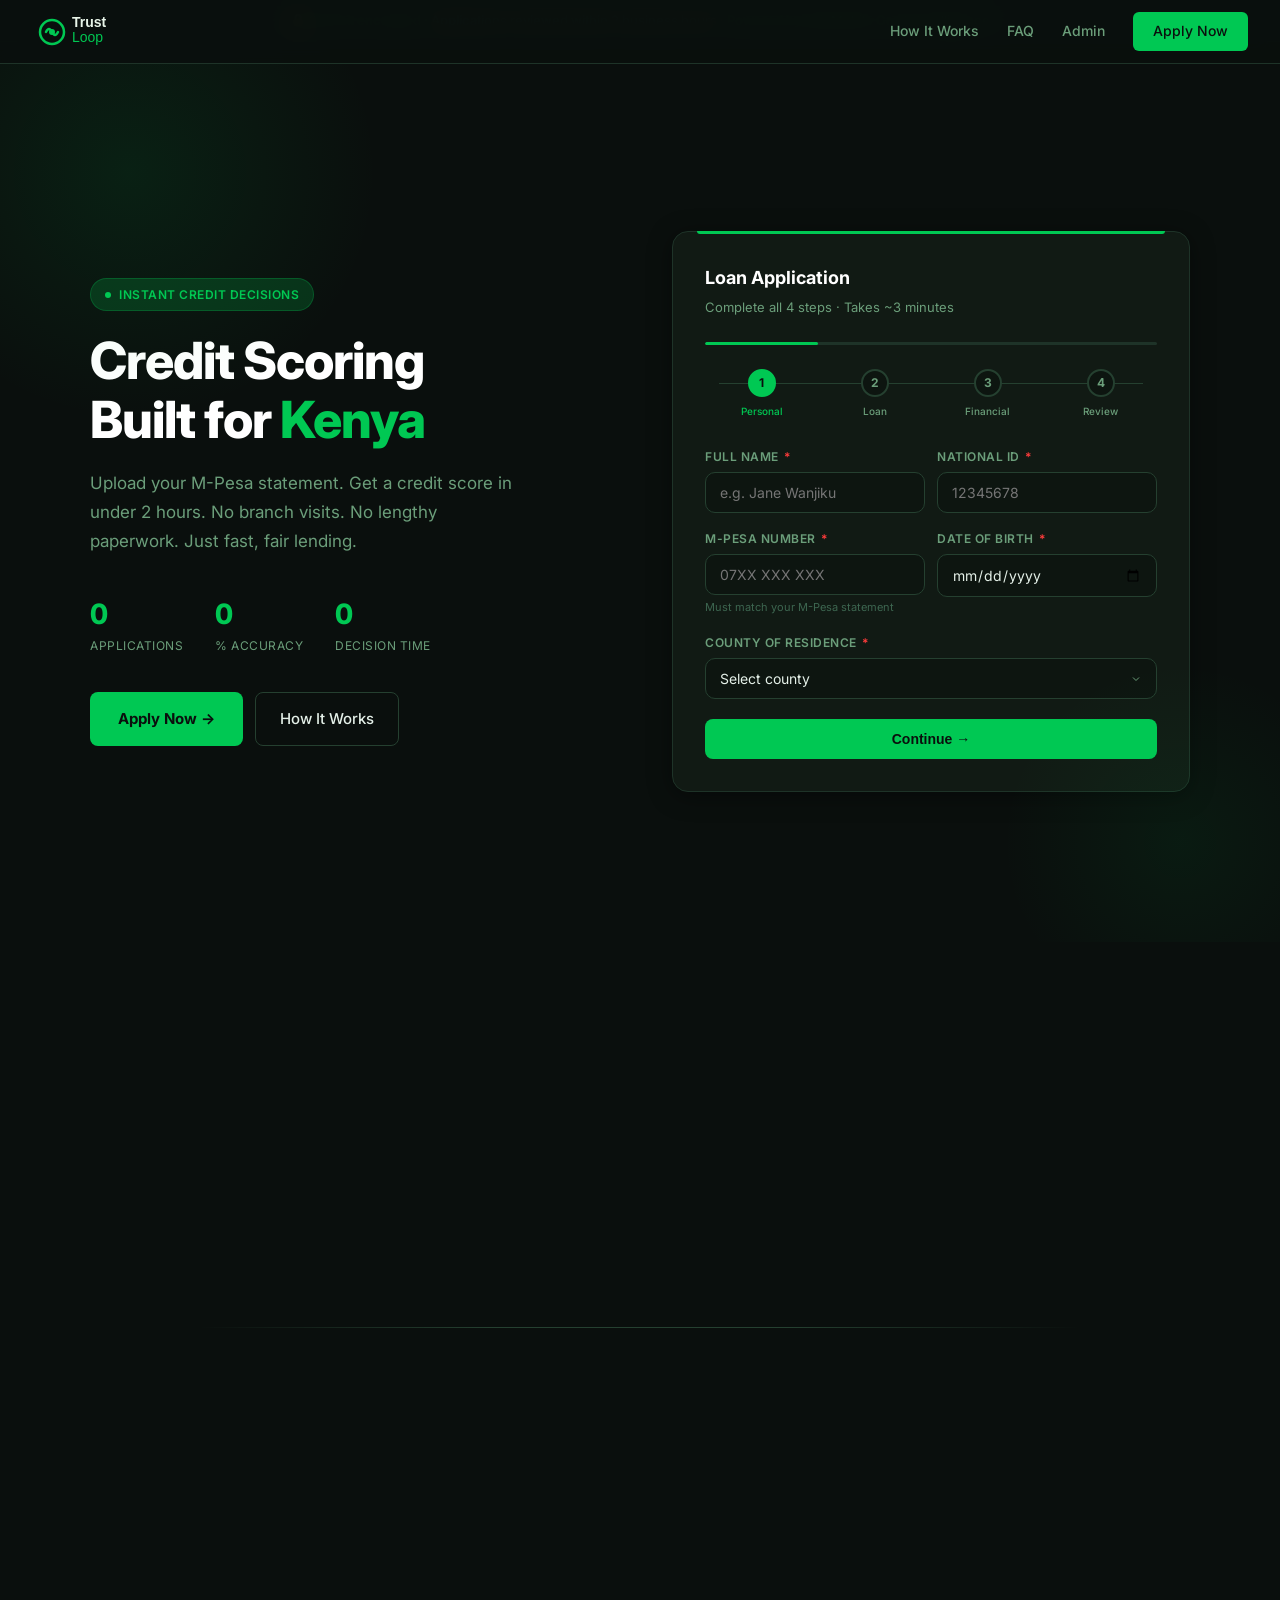
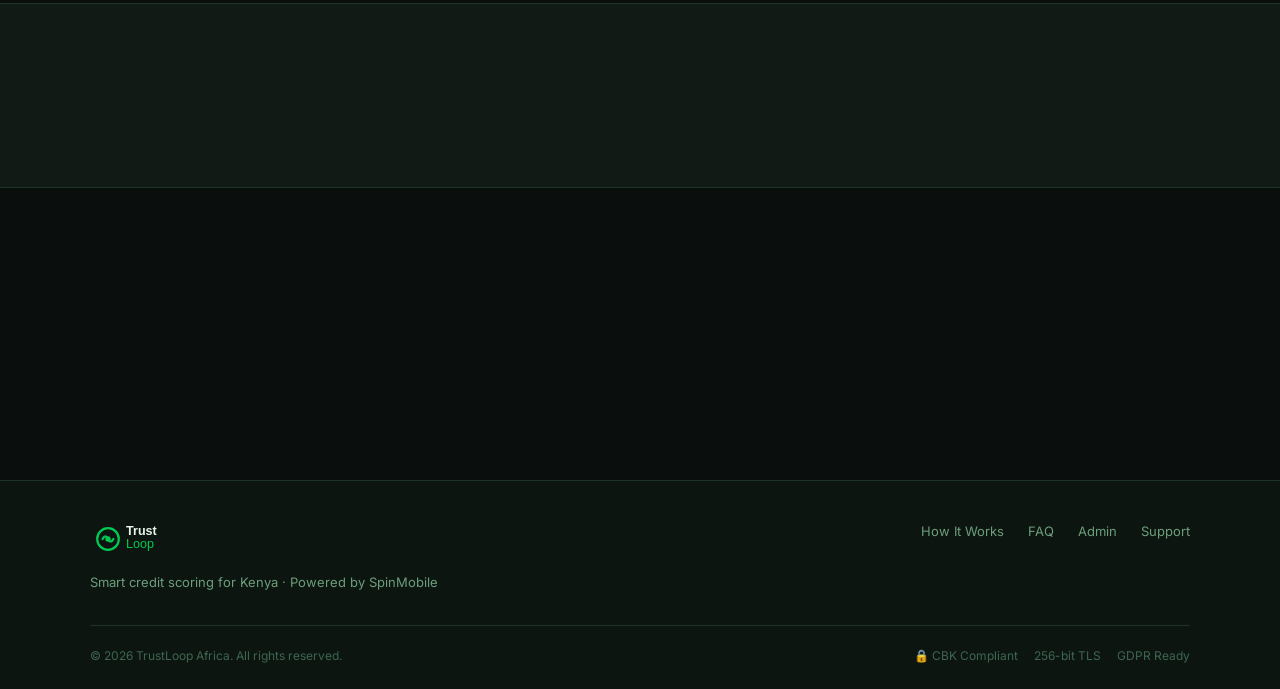
==== index.html @ 60023d6d "Initial TrustLoop Africa build — phases 1-5 - index.html: borrower intake form, 4-step wizard, M-Pes" ====
<!DOCTYPE html>
<html lang="en">
<head>
  <meta charset="UTF-8">
  <meta name="viewport" content="width=device-width, initial-scale=1.0">
  <meta name="description" content="TrustLoop — Kenya's fastest credit scoring platform. Apply for a loan in minutes using your M-Pesa statement. Instant SpinMobile credit analysis.">
  <title>TrustLoop — Smart Credit Scoring for Kenya</title>
  <link rel="stylesheet" href="assets/style.css">
  <link rel="preconnect" href="https://fonts.googleapis.com">
  <link rel="preconnect" href="https://fonts.gstatic.com" crossorigin>
  <link href="https://fonts.googleapis.com/css2?family=Inter:wght@300;400;500;600;700;800;900&display=swap" rel="stylesheet">
  <style>
    /* index.html only overrides */
    .form-progress-bar {
      height: 3px;
      background: var(--border);
      border-radius: 2px;
      margin-bottom: 24px;
      overflow: hidden;
    }
    .form-progress-fill {
      height: 100%;
      background: var(--primary);
      border-radius: 2px;
      transition: width .4s ease;
    }
    .required-star { color: var(--danger); margin-left: 2px; }
    .field-hint { font-size: 11px; color: var(--muted2); margin-top: 4px; }
    .loan-slider-wrap { padding: 4px 0; }
    .loan-display {
      font-size: 28px;
      font-weight: 900;
      color: var(--primary);
      text-align: center;
      margin: 8px 0 4px;
      font-variant-numeric: tabular-nums;
    }
    input[type=range] {
      width: 100%;
      accent-color: var(--primary);
      cursor: pointer;
    }
    .range-labels { display: flex; justify-content: space-between; font-size: 11px; color: var(--muted2); }
    .score-preview {
      background: var(--bg2);
      border: 1px solid var(--border2);
      border-radius: var(--radius);
      padding: 16px;
      margin-top: 16px;
      text-align: center;
    }
    .score-preview p { font-size: 12px; color: var(--muted); margin-bottom: 6px; }
    .score-badge {
      display: inline-block;
      background: var(--primary-glow);
      color: var(--primary);
      font-weight: 800;
      font-size: 22px;
      padding: 8px 20px;
      border-radius: 8px;
    }
    /* Checklist in step 4 */
    .review-list { list-style: none; }
    .review-list li {
      display: flex;
      justify-content: space-between;
      padding: 8px 0;
      border-bottom: 1px solid var(--border);
      font-size: 13px;
    }
    .review-list li:last-child { border-bottom: none; }
    .review-key { color: var(--muted); }
    .review-val { color: var(--text); font-weight: 600; text-align: right; max-width: 180px; overflow: hidden; text-overflow: ellipsis; white-space: nowrap; }
    .success-screen {
      text-align: center;
      padding: 20px 0;
      display: none;
    }
    .success-icon {
      width: 64px; height: 64px;
      background: var(--primary-glow);
      border: 2px solid var(--primary);
      border-radius: 50%;
      display: flex;
      align-items: center;
      justify-content: center;
      font-size: 28px;
      margin: 0 auto 16px;
      animation: pop .5s cubic-bezier(.34,1.56,.64,1);
    }
    @keyframes pop {
      from { transform: scale(0); opacity: 0; }
      to   { transform: scale(1); opacity: 1; }
    }
    .success-ref {
      display: inline-block;
      background: var(--bg2);
      border: 1px solid var(--border2);
      padding: 8px 20px;
      border-radius: 8px;
      font-family: 'Courier New', monospace;
      font-size: 18px;
      font-weight: 700;
      color: var(--primary);
      letter-spacing: 2px;
      margin: 12px 0 16px;
    }
    .upload-name-shown { color: var(--primary); font-size: 12px; margin-top: 6px; display: none; }
  </style>
</head>
<body>

<!-- Alert bar -->
<div class="alert-bar">
  🔒 256-bit encrypted · <span>Applications reviewed within 2 business hours · </span>Powered by SpinMobile Credit Intelligence
</div>

<!-- NAV -->
<nav class="nav">
  <div class="nav-logo">
    <a href="index.html"><img src="assets/logo.svg" alt="TrustLoop" height="40"></a>
  </div>
  <div class="nav-links">
    <a href="#how" class="hide-mob">How It Works</a>
    <a href="#faq" class="hide-mob">FAQ</a>
    <a href="dashboard.html" class="hide-mob">Admin</a>
    <a href="#apply" class="nav-cta">Apply Now</a>
  </div>
</nav>

<!-- HERO -->
<section class="hero" id="apply">
  <div class="hero-inner">
    <!-- Left: Copy -->
    <div class="hero-copy">
      <div class="hero-badge">
        <span class="dot"></span>
        Instant Credit Decisions
      </div>
      <h1>
        Credit Scoring<br>
        Built for <span>Kenya</span>
      </h1>
      <p class="hero-sub">
        Upload your M-Pesa statement. Get a credit score in under 2 hours.
        No branch visits. No lengthy paperwork. Just fast, fair lending.
      </p>
      <div class="hero-stats">
        <div class="stat-item">
          <span class="stat-num" data-count="2400">0</span>
          <span class="stat-label">Applications</span>
        </div>
        <div class="stat-item">
          <span class="stat-num" data-count="94">0</span>
          <span class="stat-label">% Accuracy</span>
        </div>
        <div class="stat-item">
          <span class="stat-num" data-suffix="hrs" data-count="2">0</span>
          <span class="stat-label">Decision Time</span>
        </div>
      </div>
      <div class="hero-cta">
        <a href="#apply-form" class="btn-primary">
          Apply Now →
        </a>
        <a href="#how" class="btn-ghost">
          How It Works
        </a>
      </div>
    </div>

    <!-- Right: Application Form -->
    <div class="form-card" id="apply-form">
      <div class="form-title">Loan Application</div>
      <div class="form-sub">Complete all 4 steps · Takes ~3 minutes</div>

      <!-- Progress bar -->
      <div class="form-progress-bar">
        <div class="form-progress-fill" id="progressFill" style="width:25%"></div>
      </div>

      <!-- Steps indicator -->
      <div class="steps">
        <div class="step active" id="ind-1">
          <div class="step-num">1</div>
          <div class="step-label">Personal</div>
        </div>
        <div class="step" id="ind-2">
          <div class="step-num">2</div>
          <div class="step-label">Loan</div>
        </div>
        <div class="step" id="ind-3">
          <div class="step-num">3</div>
          <div class="step-label">Financial</div>
        </div>
        <div class="step" id="ind-4">
          <div class="step-num">4</div>
          <div class="step-label">Review</div>
        </div>
      </div>

      <form id="loanForm" novalidate>

        <!-- STEP 1: Personal Details -->
        <div class="form-step active" id="step-1">
          <div class="form-row">
            <div class="form-group">
              <label>Full Name <span class="required-star">*</span></label>
              <input type="text" id="fullName" placeholder="e.g. Jane Wanjiku" autocomplete="name" required>
            </div>
            <div class="form-group">
              <label>National ID <span class="required-star">*</span></label>
              <input type="text" id="nationalId" placeholder="12345678" maxlength="8" required>
            </div>
          </div>
          <div class="form-row">
            <div class="form-group">
              <label>M-Pesa Number <span class="required-star">*</span></label>
              <input type="tel" id="mpesaPhone" placeholder="07XX XXX XXX" required>
              <div class="field-hint">Must match your M-Pesa statement</div>
            </div>
            <div class="form-group">
              <label>Date of Birth <span class="required-star">*</span></label>
              <input type="date" id="dob" required>
            </div>
          </div>
          <div class="form-group">
            <label>County of Residence <span class="required-star">*</span></label>
            <select id="county" required>
              <option value="" disabled selected>Select county</option>
              <option>Nairobi</option><option>Mombasa</option><option>Kisumu</option>
              <option>Nakuru</option><option>Eldoret</option><option>Machakos</option>
              <option>Nyeri</option><option>Thika</option><option>Other</option>
            </select>
          </div>
          <div class="form-nav">
            <button type="button" class="btn-next" onclick="goStep(2)">Continue →</button>
          </div>
        </div>

        <!-- STEP 2: Loan Details -->
        <div class="form-step" id="step-2">
          <div class="form-group">
            <label>Loan Amount (KES) <span class="required-star">*</span></label>
            <div class="loan-slider-wrap">
              <div class="loan-display" id="loanDisplay">KES 50,000</div>
              <input type="range" id="loanAmount" min="5000" max="500000" step="5000" value="50000" oninput="updateLoan(this.value)">
              <div class="range-labels"><span>KES 5K</span><span>KES 500K</span></div>
            </div>
          </div>
          <div class="form-row">
            <div class="form-group">
              <label>Loan Purpose <span class="required-star">*</span></label>
              <select id="loanPurpose" required>
                <option value="" disabled selected>Select purpose</option>
                <option>Business Capital</option>
                <option>School Fees</option>
                <option>Medical</option>
                <option>Asset Purchase</option>
                <option>Home Improvement</option>
                <option>Other</option>
              </select>
            </div>
            <div class="form-group">
              <label>Repayment Period <span class="required-star">*</span></label>
              <select id="tenure" required>
                <option value="" disabled selected>Select period</option>
                <option>1 Month</option>
                <option>3 Months</option>
                <option>6 Months</option>
                <option>12 Months</option>
                <option>18 Months</option>
                <option>24 Months</option>
              </select>
            </div>
          </div>
          <div class="score-preview">
            <p>Estimated monthly repayment</p>
            <div class="score-badge" id="monthlyEst">KES 4,583</div>
            <div class="field-hint" style="margin-top:8px">at 11% p.a. (illustrative only)</div>
          </div>
          <div class="form-nav">
            <button type="button" class="btn-back" onclick="goStep(1)">← Back</button>
            <button type="button" class="btn-next" onclick="goStep(3)">Continue →</button>
          </div>
        </div>

        <!-- STEP 3: Financial Info + M-Pesa Upload -->
        <div class="form-step" id="step-3">
          <div class="form-row">
            <div class="form-group">
              <label>Employment Status <span class="required-star">*</span></label>
              <select id="employment" required>
                <option value="" disabled selected>Select status</option>
                <option>Employed (Formal)</option>
                <option>Self-Employed</option>
                <option>Casual Worker</option>
                <option>Farmer</option>
                <option>Student</option>
                <option>Other</option>
              </select>
            </div>
            <div class="form-group">
              <label>Monthly Income (KES) <span class="required-star">*</span></label>
              <input type="number" id="monthlyIncome" placeholder="e.g. 45000" min="0" required>
            </div>
          </div>
          <div class="form-group">
            <label>Employer / Business Name</label>
            <input type="text" id="employer" placeholder="e.g. Safaricom PLC or Jane's Shop">
          </div>
          <div class="form-group">
            <label>M-Pesa Statement (PDF) <span class="required-star">*</span></label>
            <div class="upload-zone" id="uploadZone" onclick="document.getElementById('mpesaFile').click()">
              <input type="file" id="mpesaFile" accept=".pdf" onchange="handleFile(this)">
              <div class="upload-icon">📄</div>
              <div class="upload-text"><strong>Click to upload</strong> or drag & drop</div>
              <div class="upload-accepted">PDF only · max 10MB · last 3 months</div>
              <div class="upload-filename" id="uploadedName"></div>
            </div>
            <div class="field-hint">Download from M-Pesa app → Statements → PDF</div>
          </div>
          <div class="form-nav">
            <button type="button" class="btn-back" onclick="goStep(2)">← Back</button>
            <button type="button" class="btn-next" onclick="goStep(4)">Review →</button>
          </div>
        </div>

        <!-- STEP 4: Review & Submit -->
        <div class="form-step" id="step-4">
          <div style="margin-bottom:16px;">
            <div class="form-sub" style="margin-bottom:12px;">Please confirm your details before submitting.</div>
            <ul class="review-list" id="reviewList">
              <!-- Populated by JS -->
            </ul>
          </div>
          <div class="consent-row">
            <input type="checkbox" id="consent1" required>
            <label for="consent1">I confirm that all information provided is accurate and I authorise TrustLoop to analyse my M-Pesa transaction data for credit assessment purposes.</label>
          </div>
          <div class="consent-row">
            <input type="checkbox" id="consent2" required>
            <label for="consent2">I agree to the <a href="#" target="_blank" rel="noopener">Terms & Conditions</a> and <a href="#" target="_blank" rel="noopener">Privacy Policy</a>.</label>
          </div>
          <div class="form-nav">
            <button type="button" class="btn-back" onclick="goStep(3)">← Back</button>
            <button type="submit" class="btn-submit" id="submitBtn">Submit Application</button>
          </div>
        </div>

        <!-- Success -->
        <div class="success-screen" id="successScreen">
          <div class="success-icon">✓</div>
          <div class="form-title">Application Received!</div>
          <div class="form-sub" style="margin-bottom:8px;">Your reference number</div>
          <div class="success-ref" id="refNumber">TL-000000</div>
          <div class="form-sub">We'll send your credit score to your M-Pesa number within <strong style="color:var(--text)">2 business hours</strong>.</div>
          <br>
          <a href="score.html" class="btn-primary" style="display:inline-flex;margin:0 auto;">View Score Page</a>
        </div>

      </form>
    </div>
  </div>
</section>

<!-- HOW IT WORKS -->
<section class="section" id="how">
  <div class="section-inner">
    <div class="section-label fade-up">Simple 4-Step Process</div>
    <h2 class="section-title fade-up">From Application to<br>Decision in Hours</h2>
    <p class="section-sub fade-up">No banks. No queues. No guesswork. Our SpinMobile-powered engine reads your M-Pesa history and returns a verified credit score.</p>

    <div class="steps-grid">
      <div class="step-card fade-up">
        <div class="step-n">01</div>
        <div class="step-icon-wrap">📝</div>
        <h3>Fill the Form</h3>
        <p>Enter your personal details and desired loan amount. Takes under 3 minutes.</p>
      </div>
      <div class="step-card fade-up">
        <div class="step-n">02</div>
        <div class="step-icon-wrap">📱</div>
        <h3>Upload Statement</h3>
        <p>Attach your M-Pesa PDF statement from the last 3 months. Securely encrypted.</p>
      </div>
      <div class="step-card fade-up">
        <div class="step-n">03</div>
        <div class="step-icon-wrap">🧠</div>
        <h3>AI Analysis</h3>
        <p>SpinMobile's engine parses transactions and computes your credit behaviour score.</p>
      </div>
      <div class="step-card fade-up">
        <div class="step-n">04</div>
        <div class="step-icon-wrap">✅</div>
        <h3>Get Decision</h3>
        <p>Receive your score and loan decision via SMS and email within 2 business hours.</p>
      </div>
    </div>
  </div>
</section>

<!-- METRICS -->
<div class="metrics">
  <div class="metrics-inner">
    <div class="fade-up">
      <div class="metric-num">2,400+</div>
      <div class="metric-label">Applications Processed</div>
    </div>
    <div class="fade-up">
      <div class="metric-num">94%</div>
      <div class="metric-label">Scoring Accuracy</div>
    </div>
    <div class="fade-up">
      <div class="metric-num">&lt;2hrs</div>
      <div class="metric-label">Average Decision Time</div>
    </div>
    <div class="fade-up">
      <div class="metric-num">256-bit</div>
      <div class="metric-label">Data Encryption</div>
    </div>
  </div>
</div>

<!-- FAQ -->
<section class="section" id="faq">
  <div class="section-inner" style="max-width:720px;">
    <div class="section-label fade-up">Frequently Asked Questions</div>
    <h2 class="section-title fade-up">Got Questions?</h2>

    <div id="faqList" style="margin-top:40px;">
      <!-- Rendered by JS -->
    </div>
  </div>
</section>

<!-- FOOTER -->
<footer class="footer">
  <div class="footer-inner">
    <div class="footer-top">
      <div>
        <img src="assets/logo.svg" alt="TrustLoop" height="36">
        <div class="footer-tagline">Smart credit scoring for Kenya · Powered by SpinMobile</div>
      </div>
      <div class="footer-links">
        <a href="#how">How It Works</a>
        <a href="#faq">FAQ</a>
        <a href="dashboard.html">Admin</a>
        <a href="mailto:support@trustloop.co">Support</a>
      </div>
    </div>
    <div class="footer-bottom">
      <span>© 2026 TrustLoop Africa. All rights reserved.</span>
      <div class="footer-compliance">
        <span>🔒 CBK Compliant</span>
        <span>256-bit TLS</span>
        <span>GDPR Ready</span>
      </div>
    </div>
  </div>
</footer>

<!-- Toast -->
<div class="toast" id="toast">
  <span class="toast-icon">⚠</span>
  <span id="toastMsg">Please complete all required fields.</span>
</div>

<script>
// ── Intersection Observer (NEVER GSAP for reveals) ──
const io = new IntersectionObserver((entries) => {
  entries.forEach(e => { if (e.isIntersecting) e.target.classList.add('visible'); });
}, { threshold: 0.15 });
document.querySelectorAll('.fade-up').forEach(el => io.observe(el));

// 1500ms failsafe — mandatory per skill
setTimeout(() => {
  document.querySelectorAll('.fade-up').forEach(el => el.classList.add('visible'));
}, 1500);

// ── Counter animation ──
function animateCount(el, target, suffix = '') {
  let start = 0;
  const dur = 1800;
  const step = 16;
  const inc = target / (dur / step);
  const tick = () => {
    start = Math.min(start + inc, target);
    el.textContent = Math.floor(start).toLocaleString() + suffix;
    if (start < target) requestAnimationFrame(tick);
  };
  requestAnimationFrame(tick);
}
const countEls = document.querySelectorAll('[data-count]');
const cio = new IntersectionObserver(entries => {
  entries.forEach(e => {
    if (e.isIntersecting) {
      const el = e.target;
      animateCount(el, +el.dataset.count, el.dataset.suffix || '');
      cio.unobserve(el);
    }
  });
}, { threshold: 0.5 });
countEls.forEach(el => cio.observe(el));

// ── Multi-step form ──
let currentStep = 1;
const totalSteps = 4;

function goStep(n) {
  if (n > currentStep && !validateStep(currentStep)) return;
  document.getElementById('step-' + currentStep).classList.remove('active');
  document.getElementById('ind-' + currentStep).classList.remove('active');
  if (n > currentStep) document.getElementById('ind-' + currentStep).classList.add('done');

  currentStep = n;
  document.getElementById('step-' + currentStep).classList.add('active');
  document.getElementById('ind-' + currentStep).classList.add('active');
  document.getElementById('progressFill').style.width = ((n / totalSteps) * 100) + '%';

  if (n === 4) populateReview();
  document.getElementById('apply-form').scrollIntoView({ behavior: 'smooth', block: 'center' });
}

function validateStep(n) {
  const step = document.getElementById('step-' + n);
  const required = step.querySelectorAll('[required]');
  for (const el of required) {
    if (!el.value || el.value === '') {
      showToast('Please complete all required fields.');
      el.focus();
      return false;
    }
  }
  if (n === 3) {
    const file = document.getElementById('mpesaFile').files[0];
    if (!file) { showToast('Please upload your M-Pesa PDF statement.'); return false; }
  }
  return true;
}

// ── Loan slider ──
function updateLoan(val) {
  const v = parseInt(val);
  document.getElementById('loanDisplay').textContent = 'KES ' + v.toLocaleString();
  const months = { '1 Month':1,'3 Months':3,'6 Months':6,'12 Months':12,'18 Months':18,'24 Months':24 };
  const tenure = document.getElementById('tenure').value;
  const m = months[tenure] || 12;
  const rate = 0.11 / 12;
  const payment = m === 1 ? v * 1.11 : v * rate * Math.pow(1+rate,m) / (Math.pow(1+rate,m)-1);
  document.getElementById('monthlyEst').textContent = 'KES ' + Math.round(payment).toLocaleString();
}
document.getElementById('tenure').addEventListener('change', () => updateLoan(document.getElementById('loanAmount').value));

// ── File upload ──
function handleFile(input) {
  const file = input.files[0];
  if (!file) return;
  if (file.size > 10 * 1024 * 1024) { showToast('File too large. Max 10MB.'); input.value = ''; return; }
  const nameEl = document.getElementById('uploadedName');
  nameEl.textContent = '✓ ' + file.name;
  nameEl.style.display = 'block';
  document.getElementById('uploadZone').style.borderColor = 'var(--primary)';
}

// Drag & drop
const zone = document.getElementById('uploadZone');
zone.addEventListener('dragover', e => { e.preventDefault(); zone.style.borderColor='var(--primary)'; });
zone.addEventListener('dragleave', () => zone.style.borderColor='');
zone.addEventListener('drop', e => {
  e.preventDefault();
  const dt = e.dataTransfer;
  if (dt.files.length) {
    document.getElementById('mpesaFile').files = dt.files;
    handleFile(document.getElementById('mpesaFile'));
  }
});

// ── Review populate ──
function populateReview() {
  const data = [
    ['Full Name', document.getElementById('fullName').value],
    ['National ID', document.getElementById('nationalId').value],
    ['M-Pesa Number', document.getElementById('mpesaPhone').value],
    ['County', document.getElementById('county').value],
    ['Loan Amount', 'KES ' + parseInt(document.getElementById('loanAmount').value).toLocaleString()],
    ['Purpose', document.getElementById('loanPurpose').value],
    ['Tenure', document.getElementById('tenure').value],
    ['Employment', document.getElementById('employment').value],
    ['Monthly Income', 'KES ' + parseInt(document.getElementById('monthlyIncome').value || 0).toLocaleString()],
    ['M-Pesa PDF', document.getElementById('mpesaFile').files[0]?.name || '—'],
  ];
  const list = document.getElementById('reviewList');
  list.innerHTML = data.map(([k,v]) =>
    `<li><span class="review-key">${k}</span><span class="review-val">${v}</span></li>`
  ).join('');
}

// ── API base (Flask on DigitalOcean) ──
const API_BASE = 'http://170.64.176.246/api';

// ── Form submit ──
document.getElementById('loanForm').addEventListener('submit', async function(e) {
  e.preventDefault();
  if (!document.getElementById('consent1').checked || !document.getElementById('consent2').checked) {
    showToast('Please accept both consent checkboxes.'); return;
  }
  const btn = document.getElementById('submitBtn');
  btn.textContent = 'Submitting\u2026';
  btn.disabled = true;

  const formData = new FormData();
  const fields = {
    full_name:      document.getElementById('fullName').value,
    national_id:    document.getElementById('nationalId').value,
    phone:          document.getElementById('mpesaPhone').value,
    dob:            document.getElementById('dob').value,
    county:         document.getElementById('county').value,
    loan_amount:    document.getElementById('loanAmount').value,
    loan_purpose:   document.getElementById('loanPurpose').value,
    tenure:         document.getElementById('tenure').value,
    employment:     document.getElementById('employment').value,
    monthly_income: document.getElementById('monthlyIncome').value || '0',
    employer:       document.getElementById('employer').value,
  };
  for (const [k, v] of Object.entries(fields)) formData.append(k, v);
  const pdfFile = document.getElementById('mpesaFile').files[0];
  if (pdfFile) formData.append('mpesaFile', pdfFile);

  try {
    const res  = await fetch(`${API_BASE}/apply`, { method: 'POST', body: formData });
    const data = await res.json();
    if (!res.ok) { showToast(data.error || 'Submission failed. Please try again.'); btn.textContent = 'Submit Application'; btn.disabled = false; return; }
    const ref = data.ref;
    sessionStorage.setItem('tl_ref',    ref);
    sessionStorage.setItem('tl_name',   fields.full_name);
    sessionStorage.setItem('tl_amount', fields.loan_amount);
    document.getElementById('refNumber').textContent = ref;
    document.querySelector('.form-progress-fill').style.width = '100%';
    document.getElementById('step-4').classList.remove('active');
    document.getElementById('successScreen').style.display = 'block';
    document.getElementById('ind-4').classList.add('done');
  } catch (err) {
    showToast('Network error — please check your connection.');
    btn.textContent = 'Submit Application';
    btn.disabled = false;
  }
});

// ── Toast ──
function showToast(msg) {
  const t = document.getElementById('toast');
  document.getElementById('toastMsg').textContent = msg;
  t.classList.add('show');
  setTimeout(() => t.classList.remove('show'), 4000);
}

// ── FAQ ──
const faqs = [
  { q: 'What is M-Pesa statement and how do I get it?', a: 'Open your M-Pesa app → Go to "Statements" → Download PDF for the last 3 months. It's free and instant.' },
  { q: 'Is my financial data secure?', a: 'Yes. All data is encrypted with 256-bit TLS. Your M-Pesa PDF is processed by SpinMobile's accredited servers and never stored unencrypted.' },
  { q: 'How quickly will I get a decision?', a: 'Most applications receive a score within 2 business hours. You\'ll receive an SMS notification once ready.' },
  { q: 'What credit score do I need to qualify?', a: 'TrustLoop works with all credit profiles. Our lenders cover a range of risk appetites. A score above 600 improves your chances significantly.' },
  { q: 'Are there any application fees?', a: 'None. Applying is completely free. Fees only apply if you accept a loan offer, and they are clearly disclosed upfront.' },
  { q: 'Can I apply if I\'m self-employed?', a: 'Absolutely. Self-employed applicants often have strong M-Pesa histories that demonstrate consistent income — our model is built for Kenya\'s informal economy.' },
];

const faqContainer = document.getElementById('faqList');
faqContainer.innerHTML = faqs.map((f, i) => `
  <div class="fade-up" style="border-bottom:1px solid var(--border);margin-bottom:0;">
    <button onclick="toggleFaq(${i})" style="width:100%;background:none;border:none;color:var(--text);text-align:left;padding:18px 0;font-size:15px;font-weight:600;cursor:pointer;display:flex;justify-content:space-between;align-items:center;gap:16px;font-family:inherit;">
      ${f.q}
      <span id="faq-icon-${i}" style="color:var(--primary);font-size:20px;flex-shrink:0;transition:transform .3s;">+</span>
    </button>
    <div id="faq-body-${i}" style="display:none;padding:0 0 18px;color:var(--muted);font-size:14px;line-height:1.7;">${f.a}</div>
  </div>
`).join('');

let openFaq = null;
function toggleFaq(i) {
  if (openFaq !== null && openFaq !== i) {
    document.getElementById('faq-body-' + openFaq).style.display = 'none';
    document.getElementById('faq-icon-' + openFaq).textContent = '+';
    document.getElementById('faq-icon-' + openFaq).style.transform = '';
  }
  const body = document.getElementById('faq-body-' + i);
  const icon = document.getElementById('faq-icon-' + i);
  const isOpen = body.style.display === 'block';
  body.style.display = isOpen ? 'none' : 'block';
  icon.textContent = isOpen ? '+' : '−';
  icon.style.transform = isOpen ? '' : 'rotate(45deg)';
  openFaq = isOpen ? null : i;
}
</script>
</body>
</html>
---- assets/style.css ----
:root {
  --bg:          #0a0f0d;
  --bg2:         #0d1510;
  --surface:     #111a14;
  --surface2:    #162019;
  --border:      #1e3328;
  --border2:     #254030;
  --primary:     #00c853;
  --primary-dk:  #00a544;
  --primary-glow:#00c85330;
  --danger:      #ff3b3b;
  --warn:        #ffab00;
  --text:        #e4f0e8;
  --muted:       #6b9e7a;
  --muted2:      #3d6650;
  --white:       #ffffff;
  --radius:      10px;
  --radius-lg:   16px;
  --shadow:      0 4px 24px #00000066;
}

*, *::before, *::after { box-sizing: border-box; margin: 0; padding: 0; }

html { scroll-behavior: smooth; }

body {
  background: var(--bg);
  color: var(--text);
  font-family: 'Inter', -apple-system, BlinkMacSystemFont, sans-serif;
  font-size: 15px;
  line-height: 1.6;
  -webkit-font-smoothing: antialiased;
}

a { color: var(--primary); text-decoration: none; }
a:hover { text-decoration: underline; }

/* ── Scroll Reveals ── */
.fade-up {
  opacity: 0;
  transform: translateY(28px);
  transition: opacity 0.6s ease, transform 0.6s ease;
}
.fade-up.visible {
  opacity: 1;
  transform: translateY(0);
}

/* ── NAV ── */
.nav {
  position: fixed;
  top: 0; left: 0; right: 0;
  z-index: 100;
  display: flex;
  align-items: center;
  justify-content: space-between;
  padding: 0 32px;
  height: 64px;
  background: #0a0f0dee;
  backdrop-filter: blur(12px);
  border-bottom: 1px solid var(--border);
}
.nav-logo img { height: 40px; display: block; }
.nav-links { display: flex; gap: 28px; align-items: center; }
.nav-links a { color: var(--muted); font-size: 14px; font-weight: 500; transition: color .2s; }
.nav-links a:hover { color: var(--primary); text-decoration: none; }
.nav-cta {
  background: var(--primary);
  color: #0a0f0d !important;
  padding: 8px 20px;
  border-radius: 6px;
  font-weight: 700;
  font-size: 14px;
  transition: background .2s, transform .15s;
}
.nav-cta:hover { background: var(--primary-dk); transform: translateY(-1px); text-decoration: none !important; }

/* ── HERO ── */
.hero {
  min-height: 100vh;
  display: flex;
  align-items: center;
  padding: 120px 32px 80px;
  position: relative;
  overflow: hidden;
}
.hero::before {
  content: '';
  position: absolute;
  top: -120px; left: -120px;
  width: 500px; height: 500px;
  background: radial-gradient(circle, #00c85318 0%, transparent 70%);
  pointer-events: none;
}
.hero::after {
  content: '';
  position: absolute;
  bottom: -80px; right: -80px;
  width: 360px; height: 360px;
  background: radial-gradient(circle, #00c85310 0%, transparent 70%);
  pointer-events: none;
}
.hero-inner {
  max-width: 1100px;
  margin: 0 auto;
  width: 100%;
  display: grid;
  grid-template-columns: 1fr 1fr;
  gap: 64px;
  align-items: center;
}
.hero-badge {
  display: inline-flex;
  align-items: center;
  gap: 8px;
  background: var(--primary-glow);
  border: 1px solid #00c85340;
  padding: 6px 14px;
  border-radius: 100px;
  font-size: 12px;
  font-weight: 600;
  color: var(--primary);
  letter-spacing: .5px;
  text-transform: uppercase;
  margin-bottom: 20px;
}
.hero-badge .dot {
  width: 6px; height: 6px;
  background: var(--primary);
  border-radius: 50%;
  animation: pulse 2s ease-in-out infinite;
}
@keyframes pulse {
  0%, 100% { opacity: 1; transform: scale(1); }
  50% { opacity: .4; transform: scale(.7); }
}
.hero h1 {
  font-size: clamp(2rem, 4vw, 3.2rem);
  font-weight: 800;
  line-height: 1.15;
  letter-spacing: -.02em;
  color: var(--white);
  margin-bottom: 20px;
}
.hero h1 span { color: var(--primary); }
.hero-sub {
  color: var(--muted);
  font-size: 17px;
  line-height: 1.7;
  margin-bottom: 36px;
  max-width: 440px;
}
.hero-stats {
  display: flex;
  gap: 32px;
  margin-bottom: 36px;
}
.stat-item { display: flex; flex-direction: column; }
.stat-num {
  font-size: 28px;
  font-weight: 800;
  color: var(--primary);
  font-variant-numeric: tabular-nums;
}
.stat-label { font-size: 12px; color: var(--muted); text-transform: uppercase; letter-spacing: .5px; }
.hero-cta { display: flex; gap: 12px; flex-wrap: wrap; }
.btn-primary {
  display: inline-flex;
  align-items: center;
  gap: 8px;
  background: var(--primary);
  color: #0a0f0d;
  font-weight: 700;
  font-size: 15px;
  padding: 14px 28px;
  border-radius: 8px;
  border: none;
  cursor: pointer;
  transition: background .2s, transform .15s, box-shadow .2s;
}
.btn-primary:hover {
  background: var(--primary-dk);
  transform: translateY(-2px);
  box-shadow: 0 8px 24px #00c85340;
  text-decoration: none;
  color: #0a0f0d;
}
.btn-ghost {
  display: inline-flex;
  align-items: center;
  gap: 8px;
  background: transparent;
  color: var(--text);
  font-weight: 500;
  font-size: 15px;
  padding: 14px 24px;
  border-radius: 8px;
  border: 1px solid var(--border2);
  cursor: pointer;
  transition: border-color .2s, color .2s;
}
.btn-ghost:hover { border-color: var(--primary); color: var(--primary); text-decoration: none; }

/* ── FORM CARD (hero right) ── */
.form-card {
  background: var(--surface);
  border: 1px solid var(--border);
  border-radius: var(--radius-lg);
  padding: 32px;
  box-shadow: var(--shadow);
  position: relative;
}
.form-card::before {
  content: '';
  position: absolute;
  top: -1px; left: 24px; right: 24px; height: 3px;
  background: var(--primary);
  border-radius: 0 0 4px 4px;
}
.form-title {
  font-size: 18px;
  font-weight: 700;
  color: var(--white);
  margin-bottom: 4px;
}
.form-sub { font-size: 13px; color: var(--muted); margin-bottom: 24px; }

/* Steps indicator */
.steps {
  display: flex;
  gap: 0;
  margin-bottom: 28px;
  position: relative;
}
.steps::before {
  content: '';
  position: absolute;
  top: 14px; left: 14px; right: 14px;
  height: 1px;
  background: var(--border2);
}
.step {
  flex: 1;
  display: flex;
  flex-direction: column;
  align-items: center;
  gap: 6px;
  position: relative;
}
.step-num {
  width: 28px; height: 28px;
  border-radius: 50%;
  background: var(--bg2);
  border: 2px solid var(--border2);
  display: flex;
  align-items: center;
  justify-content: center;
  font-size: 12px;
  font-weight: 700;
  color: var(--muted);
  z-index: 1;
  transition: all .3s;
}
.step.active .step-num {
  background: var(--primary);
  border-color: var(--primary);
  color: #0a0f0d;
}
.step.done .step-num {
  background: var(--primary-dk);
  border-color: var(--primary-dk);
  color: #0a0f0d;
}
.step-label { font-size: 10px; color: var(--muted); font-weight: 500; white-space: nowrap; }
.step.active .step-label { color: var(--primary); }

/* Form fields */
.form-group { margin-bottom: 16px; }
.form-group label {
  display: block;
  font-size: 12px;
  font-weight: 600;
  color: var(--muted);
  text-transform: uppercase;
  letter-spacing: .5px;
  margin-bottom: 6px;
}
.form-group input,
.form-group select,
.form-group textarea {
  width: 100%;
  background: var(--bg2);
  border: 1px solid var(--border2);
  border-radius: var(--radius);
  padding: 11px 14px;
  color: var(--text);
  font-size: 14px;
  font-family: inherit;
  outline: none;
  transition: border-color .2s, box-shadow .2s;
}
.form-group input:focus,
.form-group select:focus,
.form-group textarea:focus {
  border-color: var(--primary);
  box-shadow: 0 0 0 3px #00c85318;
}
.form-group select { appearance: none; background-image: url("data:image/svg+xml,%3Csvg xmlns='http://www.w3.org/2000/svg' width='12' height='12' viewBox='0 0 24 24' fill='none' stroke='%236b9e7a' stroke-width='2'%3E%3Cpath d='M6 9l6 6 6-6'/%3E%3C/svg%3E"); background-repeat: no-repeat; background-position: right 14px center; padding-right: 36px; }
.form-row { display: grid; grid-template-columns: 1fr 1fr; gap: 12px; }
.upload-zone {
  background: var(--bg2);
  border: 2px dashed var(--border2);
  border-radius: var(--radius);
  padding: 20px;
  text-align: center;
  cursor: pointer;
  transition: border-color .2s, background .2s;
}
.upload-zone:hover { border-color: var(--primary); background: #00c85308; }
.upload-zone input[type=file] { display: none; }
.upload-icon { font-size: 28px; margin-bottom: 8px; }
.upload-text { font-size: 13px; color: var(--muted); }
.upload-text strong { color: var(--primary); }
.upload-accepted { font-size: 11px; color: var(--muted2); margin-top: 4px; }
.upload-filename { font-size: 12px; color: var(--primary); margin-top: 8px; display: none; }

.form-nav {
  display: flex;
  gap: 10px;
  margin-top: 20px;
}
.btn-next, .btn-back, .btn-submit {
  flex: 1;
  padding: 12px;
  border-radius: 8px;
  font-weight: 700;
  font-size: 14px;
  cursor: pointer;
  border: none;
  transition: all .2s;
}
.btn-next, .btn-submit {
  background: var(--primary);
  color: #0a0f0d;
}
.btn-next:hover, .btn-submit:hover { background: var(--primary-dk); transform: translateY(-1px); }
.btn-back {
  background: transparent;
  border: 1px solid var(--border2);
  color: var(--muted);
}
.btn-back:hover { border-color: var(--muted); color: var(--text); }

.form-step { display: none; }
.form-step.active { display: block; }

/* Consent */
.consent-row {
  display: flex;
  gap: 10px;
  align-items: flex-start;
  font-size: 12px;
  color: var(--muted);
  margin-bottom: 16px;
}
.consent-row input[type=checkbox] {
  width: 16px; height: 16px;
  margin-top: 2px;
  accent-color: var(--primary);
  flex-shrink: 0;
}

/* ── HOW IT WORKS ── */
.section { padding: 80px 32px; }
.section-inner { max-width: 1100px; margin: 0 auto; }
.section-label {
  font-size: 12px;
  font-weight: 700;
  text-transform: uppercase;
  letter-spacing: 1px;
  color: var(--primary);
  margin-bottom: 12px;
}
.section-title {
  font-size: clamp(1.6rem, 3vw, 2.4rem);
  font-weight: 800;
  color: var(--white);
  margin-bottom: 16px;
  letter-spacing: -.02em;
}
.section-sub { color: var(--muted); font-size: 16px; max-width: 540px; }

.steps-grid {
  display: grid;
  grid-template-columns: repeat(4, 1fr);
  gap: 24px;
  margin-top: 56px;
  position: relative;
}
.steps-grid::before {
  content: '';
  position: absolute;
  top: 28px; left: 10%; right: 10%;
  height: 1px;
  background: linear-gradient(90deg, transparent, var(--border2), var(--border2), transparent);
}
.step-card {
  background: var(--surface);
  border: 1px solid var(--border);
  border-radius: var(--radius-lg);
  padding: 28px 24px;
  text-align: center;
  position: relative;
  transition: border-color .3s, transform .3s;
}
.step-card:hover { border-color: var(--primary); transform: translateY(-4px); }
.step-icon-wrap {
  width: 56px; height: 56px;
  background: var(--primary-glow);
  border: 1px solid #00c85330;
  border-radius: 50%;
  display: flex;
  align-items: center;
  justify-content: center;
  margin: 0 auto 16px;
  font-size: 22px;
}
.step-n {
  position: absolute;
  top: 16px; right: 16px;
  font-size: 36px;
  font-weight: 900;
  color: var(--border2);
  line-height: 1;
}
.step-card h3 { font-size: 15px; font-weight: 700; color: var(--white); margin-bottom: 8px; }
.step-card p { font-size: 13px; color: var(--muted); line-height: 1.6; }

/* ── TRUST METRICS ── */
.metrics { background: var(--surface); border-top: 1px solid var(--border); border-bottom: 1px solid var(--border); padding: 48px 32px; }
.metrics-inner { max-width: 1100px; margin: 0 auto; display: grid; grid-template-columns: repeat(4, 1fr); gap: 32px; text-align: center; }
.metric-num { font-size: 2.4rem; font-weight: 900; color: var(--primary); letter-spacing: -.02em; }
.metric-label { font-size: 13px; color: var(--muted); margin-top: 4px; }

/* ── ALERT BAR ── */
.alert-bar {
  background: #00c85310;
  border-bottom: 1px solid #00c85330;
  padding: 10px 32px;
  text-align: center;
  font-size: 13px;
  color: var(--primary);
  font-weight: 500;
}
.alert-bar span { color: var(--muted); }

/* ── FOOTER ── */
.footer {
  background: var(--bg2);
  border-top: 1px solid var(--border);
  padding: 40px 32px 24px;
}
.footer-inner { max-width: 1100px; margin: 0 auto; }
.footer-top {
  display: flex;
  justify-content: space-between;
  align-items: flex-start;
  margin-bottom: 32px;
}
.footer-tagline { font-size: 13px; color: var(--muted); margin-top: 8px; }
.footer-links { display: flex; gap: 24px; }
.footer-links a { font-size: 13px; color: var(--muted); transition: color .2s; }
.footer-links a:hover { color: var(--primary); text-decoration: none; }
.footer-bottom {
  border-top: 1px solid var(--border);
  padding-top: 20px;
  display: flex;
  justify-content: space-between;
  align-items: center;
  font-size: 12px;
  color: var(--muted2);
}
.footer-compliance { display: flex; gap: 16px; }

/* ── TOAST ── */
.toast {
  position: fixed;
  bottom: 24px; right: 24px;
  background: var(--surface2);
  border: 1px solid var(--primary);
  border-radius: var(--radius);
  padding: 14px 20px;
  font-size: 14px;
  color: var(--text);
  box-shadow: var(--shadow);
  transform: translateY(80px);
  opacity: 0;
  transition: all .35s cubic-bezier(.34,1.56,.64,1);
  z-index: 9999;
  max-width: 320px;
}
.toast.show { transform: translateY(0); opacity: 1; }
.toast-icon { color: var(--primary); font-weight: 700; margin-right: 8px; }

/* ── Responsive ── */
@media (max-width: 900px) {
  .hero-inner { grid-template-columns: 1fr; gap: 48px; }
  .hero { padding: 96px 24px 64px; }
  .hero h1 { font-size: 2rem; }
  .steps-grid { grid-template-columns: repeat(2, 1fr); }
  .metrics-inner { grid-template-columns: repeat(2, 1fr); }
  .nav-links .hide-mob { display: none; }
  .footer-top { flex-direction: column; gap: 24px; }
}
@media (max-width: 600px) {
  .nav { padding: 0 16px; }
  .steps-grid { grid-template-columns: 1fr; }
  .steps-grid::before { display: none; }
  .metrics-inner { grid-template-columns: repeat(2, 1fr); }
  .form-row { grid-template-columns: 1fr; }
  .section { padding: 56px 20px; }
  .footer-bottom { flex-direction: column; gap: 12px; text-align: center; }
  .hero-stats { gap: 20px; }
}
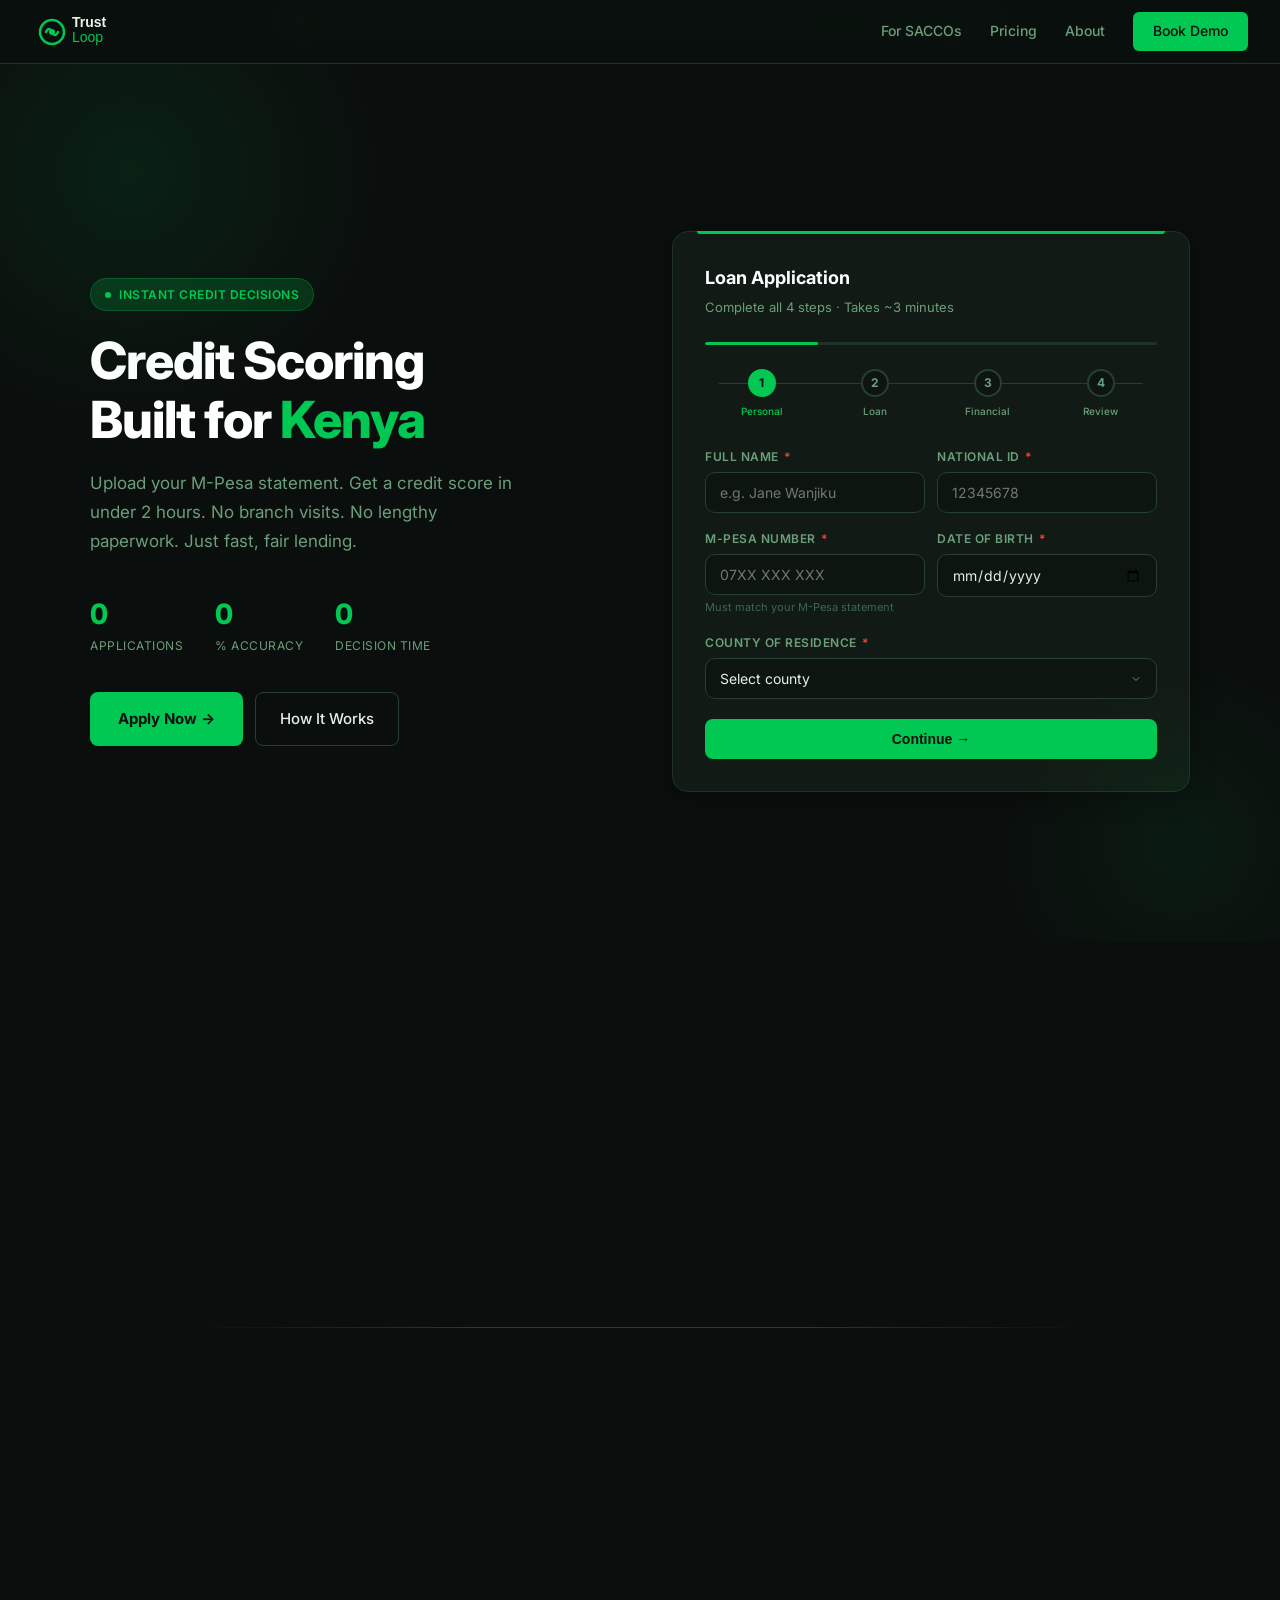
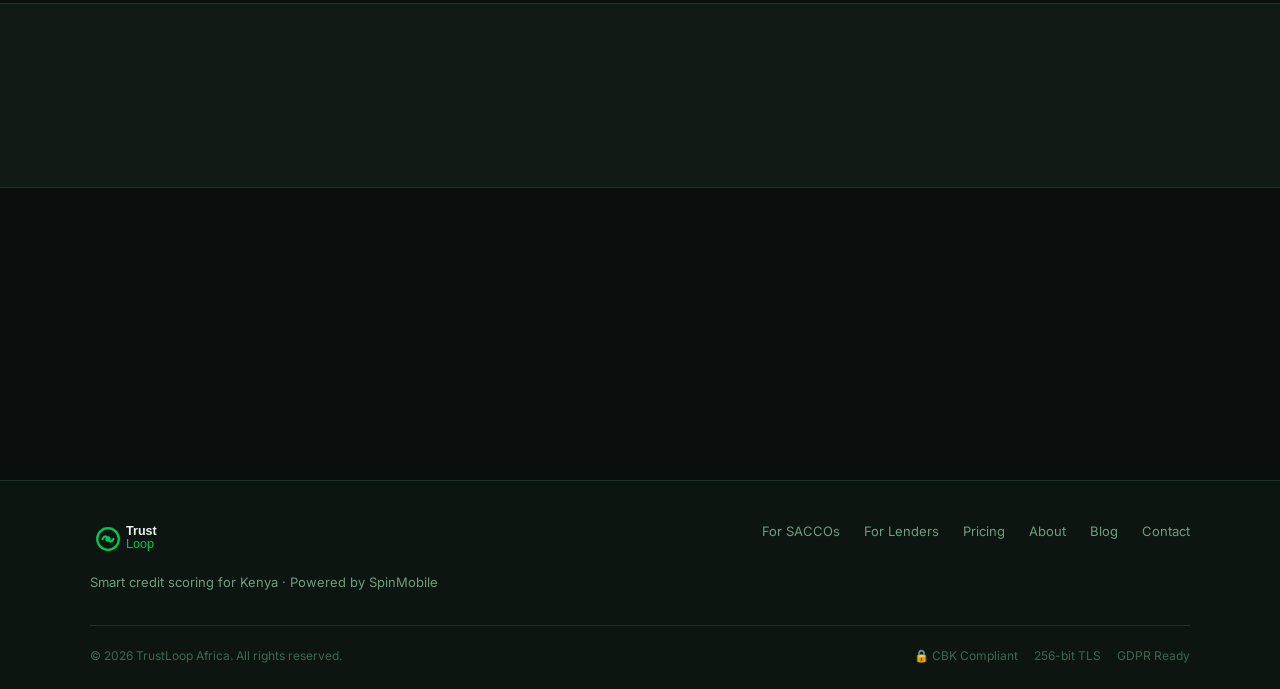
==== commit 6e764270: "Agent 4: All 8 pages built — Inter font, IO reveals, mobile-first, full nav, SEO meta" ====
--- a/index.html
+++ b/index.html
@@ -3,8 +3,13 @@
 <head>
   <meta charset="UTF-8">
   <meta name="viewport" content="width=device-width, initial-scale=1.0">
-  <meta name="description" content="TrustLoop — Kenya's fastest credit scoring platform. Apply for a loan in minutes using your M-Pesa statement. Instant SpinMobile credit analysis.">
-  <title>TrustLoop — Smart Credit Scoring for Kenya</title>
+  <title>TrustLoop Africa — M-Pesa Credit Scoring for Kenya's SACCOs &amp; Lenders</title>
+  <meta name="description" content="Score any Kenyan borrower in 90 seconds using M-Pesa transaction history. AI credit scoring built for SACCOs, digital lenders and MFIs. No bureau required.">
+  <meta property="og:title" content="TrustLoop Africa — M-Pesa Credit Scoring for Kenya's SACCOs & Lenders">
+  <meta property="og:description" content="47-signal M-Pesa credit score in 90 seconds. Built for Kenya's SACCOs and digital lenders.">
+  <meta property="og:url" content="https://trustloopafrica.com/">
+  <meta property="og:type" content="website">
+  <link rel="canonical" href="https://trustloopafrica.com/">
   <link rel="stylesheet" href="assets/style.css">
   <link rel="preconnect" href="https://fonts.googleapis.com">
   <link rel="preconnect" href="https://fonts.gstatic.com" crossorigin>
@@ -121,12 +126,26 @@
     <a href="index.html"><img src="assets/logo.svg" alt="TrustLoop" height="40"></a>
   </div>
   <div class="nav-links">
-    <a href="#how" class="hide-mob">How It Works</a>
-    <a href="#faq" class="hide-mob">FAQ</a>
-    <a href="dashboard.html" class="hide-mob">Admin</a>
-    <a href="#apply" class="nav-cta">Apply Now</a>
+    <a href="for-saccos.html" class="hide-mob">For SACCOs</a>
+    <a href="pricing.html" class="hide-mob">Pricing</a>
+    <a href="about.html" class="hide-mob">About</a>
+    <a href="contact.html" class="nav-cta">Book Demo</a>
   </div>
+  <button class="nav-hamburger" id="navHamburger" onclick="toggleMobileNav()" aria-label="Open menu">
+    <span></span><span></span><span></span>
+  </button>
 </nav>
+
+<div class="nav-mobile-menu" id="navMobileMenu">
+  <a href="index.html" onclick="closeMobileNav()">Home</a>
+  <a href="for-saccos.html" onclick="closeMobileNav()">For SACCOs</a>
+  <a href="for-lenders.html" onclick="closeMobileNav()">For Lenders</a>
+  <a href="how-it-works.html" onclick="closeMobileNav()">How It Works</a>
+  <a href="pricing.html" onclick="closeMobileNav()">Pricing</a>
+  <a href="about.html" onclick="closeMobileNav()">About</a>
+  <a href="blog.html" onclick="closeMobileNav()">Blog</a>
+  <a href="contact.html" class="nav-cta" onclick="closeMobileNav()">Book Demo →</a>
+</div>
 
 <!-- HERO -->
 <section class="hero" id="apply">
@@ -443,10 +462,12 @@
         <div class="footer-tagline">Smart credit scoring for Kenya · Powered by SpinMobile</div>
       </div>
       <div class="footer-links">
-        <a href="#how">How It Works</a>
-        <a href="#faq">FAQ</a>
-        <a href="dashboard.html">Admin</a>
-        <a href="mailto:support@trustloop.co">Support</a>
+        <a href="for-saccos.html">For SACCOs</a>
+        <a href="for-lenders.html">For Lenders</a>
+        <a href="pricing.html">Pricing</a>
+        <a href="about.html">About</a>
+        <a href="blog.html">Blog</a>
+        <a href="contact.html">Contact</a>
       </div>
     </div>
     <div class="footer-bottom">
@@ -691,6 +712,28 @@
   icon.style.transform = isOpen ? '' : 'rotate(45deg)';
   openFaq = isOpen ? null : i;
 }
+
+function toggleMobileNav() {
+  document.getElementById('navHamburger').classList.toggle('open');
+  document.getElementById('navMobileMenu').classList.toggle('open');
+}
+function closeMobileNav() {
+  document.getElementById('navHamburger').classList.remove('open');
+  document.getElementById('navMobileMenu').classList.remove('open');
+}
+// Close mobile nav on outside click
+document.addEventListener('click', function(e) {
+  const menu = document.getElementById('navMobileMenu');
+  const btn   = document.getElementById('navHamburger');
+  if (menu && menu.classList.contains('open') && !menu.contains(e.target) && !btn.contains(e.target)) {
+    closeMobileNav();
+  }
+});
 </script>
+
+<!-- Sticky mobile apply CTA -->
+<div class="mobile-apply-cta">
+  <a href="#apply" class="btn-primary" onclick="closeMobileNav()">Apply for Loan &rarr;</a>
+</div>
 </body>
 </html>
--- a/assets/style.css
+++ b/assets/style.css
@@ -502,9 +502,317 @@
 .toast.show { transform: translateY(0); opacity: 1; }
 .toast-icon { color: var(--primary); font-weight: 700; margin-right: 8px; }
 
-/* ── Responsive ── */
+/* ── PAGE HERO (inner pages) ── */
+.page-hero {
+  padding: 120px 32px 64px;
+  text-align: center;
+  position: relative;
+  overflow: hidden;
+}
+.page-hero::before {
+  content: '';
+  position: absolute;
+  top: -80px; left: 50%; transform: translateX(-50%);
+  width: 600px; height: 400px;
+  background: radial-gradient(circle, #00c85314 0%, transparent 70%);
+  pointer-events: none;
+}
+.page-hero-inner { max-width: 760px; margin: 0 auto; }
+.page-hero h1 {
+  font-size: clamp(1.9rem, 4vw, 3rem);
+  font-weight: 800;
+  line-height: 1.15;
+  letter-spacing: -.02em;
+  color: var(--white);
+  margin-bottom: 18px;
+}
+.page-hero h1 span { color: var(--primary); }
+.page-hero .sub {
+  font-size: 17px;
+  color: var(--muted);
+  line-height: 1.7;
+  margin-bottom: 32px;
+  max-width: 600px;
+  margin-left: auto; margin-right: auto;
+}
+.page-hero .ctas { display: flex; gap: 12px; justify-content: center; flex-wrap: wrap; }
+
+/* ── FEATURE GRID ── */
+.feature-grid {
+  display: grid;
+  grid-template-columns: repeat(3, 1fr);
+  gap: 20px;
+  margin-top: 48px;
+}
+.feature-card {
+  background: var(--surface);
+  border: 1px solid var(--border);
+  border-radius: var(--radius-lg);
+  padding: 28px 24px;
+  transition: border-color .3s, transform .3s;
+}
+.feature-card:hover { border-color: var(--primary); transform: translateY(-3px); }
+.feature-icon { font-size: 28px; margin-bottom: 14px; }
+.feature-card h3 { font-size: 15px; font-weight: 700; color: var(--white); margin-bottom: 8px; }
+.feature-card p { font-size: 13px; color: var(--muted); line-height: 1.65; }
+
+/* ── SPLIT SECTION ── */
+.split-section {
+  display: grid;
+  grid-template-columns: 1fr 1fr;
+  gap: 64px;
+  align-items: center;
+}
+.split-section.reverse { direction: rtl; }
+.split-section.reverse > * { direction: ltr; }
+.split-text h2 { font-size: clamp(1.5rem, 2.5vw, 2rem); font-weight: 800; color: var(--white); margin-bottom: 16px; letter-spacing: -.02em; }
+.split-text p { color: var(--muted); line-height: 1.75; margin-bottom: 16px; }
+.split-visual {
+  background: var(--surface);
+  border: 1px solid var(--border);
+  border-radius: var(--radius-lg);
+  padding: 32px;
+}
+
+/* ── STAT CARDS ROW ── */
+.stat-cards {
+  display: grid;
+  grid-template-columns: repeat(3, 1fr);
+  gap: 20px;
+  margin-top: 48px;
+}
+.stat-card {
+  background: var(--surface);
+  border: 1px solid var(--border);
+  border-radius: var(--radius-lg);
+  padding: 28px 24px;
+  text-align: center;
+}
+.stat-card .num { font-size: 2.4rem; font-weight: 900; color: var(--primary); letter-spacing: -.02em; }
+.stat-card .label { font-size: 13px; color: var(--muted); margin-top: 6px; }
+
+/* ── PRICING CARDS ── */
+.pricing-grid {
+  display: grid;
+  grid-template-columns: repeat(3, 1fr);
+  gap: 20px;
+  margin-top: 48px;
+  align-items: start;
+}
+.pricing-card {
+  background: var(--surface);
+  border: 1px solid var(--border);
+  border-radius: var(--radius-lg);
+  padding: 32px 28px;
+  position: relative;
+  transition: border-color .3s;
+}
+.pricing-card.featured {
+  border-color: var(--primary);
+  background: var(--surface2);
+}
+.pricing-card.featured::before {
+  content: 'Most Popular';
+  position: absolute;
+  top: -13px; left: 50%; transform: translateX(-50%);
+  background: var(--primary);
+  color: #0a0f0d;
+  font-size: 11px;
+  font-weight: 700;
+  padding: 4px 14px;
+  border-radius: 100px;
+  white-space: nowrap;
+  letter-spacing: .5px;
+  text-transform: uppercase;
+}
+.plan-name { font-size: 13px; font-weight: 700; text-transform: uppercase; letter-spacing: 1px; color: var(--muted); margin-bottom: 12px; }
+.plan-price { font-size: 2.6rem; font-weight: 900; color: var(--white); letter-spacing: -.03em; }
+.plan-price span { font-size: 14px; font-weight: 500; color: var(--muted); }
+.plan-sub { font-size: 13px; color: var(--muted); margin: 8px 0 24px; }
+.plan-features { list-style: none; margin-bottom: 28px; }
+.plan-features li { font-size: 13px; color: var(--muted); padding: 7px 0; border-bottom: 1px solid var(--border); display: flex; gap: 10px; align-items: flex-start; }
+.plan-features li:last-child { border-bottom: none; }
+.plan-features li::before { content: '✓'; color: var(--primary); font-weight: 700; flex-shrink: 0; }
+.plan-cta { width: 100%; padding: 13px; border-radius: 8px; font-weight: 700; font-size: 14px; cursor: pointer; border: none; transition: all .2s; }
+.plan-cta.primary { background: var(--primary); color: #0a0f0d; }
+.plan-cta.primary:hover { background: var(--primary-dk); }
+.plan-cta.outline { background: transparent; border: 1px solid var(--border2); color: var(--text); }
+.plan-cta.outline:hover { border-color: var(--primary); color: var(--primary); }
+
+/* ── TEAM CARDS ── */
+.team-grid { display: grid; grid-template-columns: repeat(2, 1fr); gap: 24px; margin-top: 48px; max-width: 720px; margin-left: auto; margin-right: auto; }
+.team-card {
+  background: var(--surface);
+  border: 1px solid var(--border);
+  border-radius: var(--radius-lg);
+  padding: 32px;
+  text-align: center;
+}
+.team-avatar {
+  width: 72px; height: 72px;
+  border-radius: 50%;
+  background: var(--primary-glow);
+  border: 2px solid var(--primary);
+  display: flex; align-items: center; justify-content: center;
+  font-size: 28px;
+  margin: 0 auto 16px;
+}
+.team-name { font-size: 17px; font-weight: 700; color: var(--white); margin-bottom: 4px; }
+.team-role { font-size: 12px; color: var(--primary); font-weight: 600; text-transform: uppercase; letter-spacing: .5px; margin-bottom: 12px; }
+.team-bio { font-size: 13px; color: var(--muted); line-height: 1.65; }
+
+/* ── BLOG CARDS ── */
+.blog-grid { display: grid; grid-template-columns: repeat(3, 1fr); gap: 20px; margin-top: 40px; }
+.blog-card {
+  background: var(--surface);
+  border: 1px solid var(--border);
+  border-radius: var(--radius-lg);
+  overflow: hidden;
+  transition: border-color .3s, transform .3s;
+  cursor: pointer;
+}
+.blog-card:hover { border-color: var(--primary); transform: translateY(-3px); }
+.blog-card-body { padding: 24px; }
+.blog-tag { font-size: 11px; font-weight: 700; text-transform: uppercase; letter-spacing: .8px; color: var(--primary); margin-bottom: 10px; }
+.blog-card h3 { font-size: 15px; font-weight: 700; color: var(--white); line-height: 1.45; margin-bottom: 10px; }
+.blog-card p { font-size: 13px; color: var(--muted); line-height: 1.6; margin-bottom: 16px; }
+.blog-meta { font-size: 11px; color: var(--muted2); }
+
+/* ── CTA BANNER ── */
+.cta-banner {
+  background: var(--surface);
+  border: 1px solid var(--border);
+  border-top: 3px solid var(--primary);
+  border-radius: var(--radius-lg);
+  padding: 48px 40px;
+  text-align: center;
+  margin-top: 48px;
+}
+.cta-banner h2 { font-size: clamp(1.5rem, 2.5vw, 2rem); font-weight: 800; color: var(--white); margin-bottom: 12px; letter-spacing: -.02em; }
+.cta-banner p { color: var(--muted); font-size: 16px; margin-bottom: 28px; max-width: 500px; margin-left: auto; margin-right: auto; }
+.cta-banner .ctas { display: flex; gap: 12px; justify-content: center; flex-wrap: wrap; }
+
+/* ── STEPS TIMELINE (vertical) ── */
+.timeline { position: relative; padding-left: 40px; margin-top: 48px; }
+.timeline::before { content: ''; position: absolute; left: 13px; top: 8px; bottom: 8px; width: 2px; background: var(--border2); }
+.tl-item { position: relative; margin-bottom: 40px; }
+.tl-item:last-child { margin-bottom: 0; }
+.tl-dot {
+  position: absolute;
+  left: -33px; top: 4px;
+  width: 26px; height: 26px;
+  border-radius: 50%;
+  background: var(--primary);
+  display: flex; align-items: center; justify-content: center;
+  font-size: 12px; font-weight: 700; color: #0a0f0d;
+  z-index: 1;
+}
+.tl-item h3 { font-size: 16px; font-weight: 700; color: var(--white); margin-bottom: 8px; }
+.tl-item p { font-size: 14px; color: var(--muted); line-height: 1.65; }
+
+/* ── SIGNAL GRID ── */
+.signal-grid { display: grid; grid-template-columns: repeat(4, 1fr); gap: 12px; margin-top: 32px; }
+.signal-pill {
+  background: var(--surface);
+  border: 1px solid var(--border);
+  border-radius: 8px;
+  padding: 12px 14px;
+  font-size: 12px;
+  color: var(--muted);
+  font-weight: 500;
+}
+.signal-pill strong { display: block; color: var(--text); font-size: 13px; margin-bottom: 2px; }
+
+/* ── FAQ ACCORDION ── */
+.faq-list { margin-top: 32px; }
+.faq-item { border-bottom: 1px solid var(--border); }
+.faq-q {
+  width: 100%; background: none; border: none; color: var(--text);
+  text-align: left; padding: 18px 0; font-size: 15px; font-weight: 600;
+  cursor: pointer; display: flex; justify-content: space-between; align-items: center;
+  gap: 16px; font-family: inherit;
+}
+.faq-q .icon { color: var(--primary); font-size: 20px; flex-shrink: 0; transition: transform .3s; }
+.faq-a { display: none; padding: 0 0 18px; color: var(--muted); font-size: 14px; line-height: 1.7; }
+
+/* ── HAMBURGER ── */
+.nav-hamburger {
+  display: none;
+  flex-direction: column;
+  justify-content: center;
+  gap: 5px;
+  cursor: pointer;
+  padding: 8px;
+  background: none;
+  border: none;
+  border-radius: 6px;
+}
+.nav-hamburger span {
+  display: block;
+  width: 22px; height: 2px;
+  background: var(--text);
+  border-radius: 2px;
+  transition: all .3s;
+}
+.nav-hamburger.open span:nth-child(1) { transform: translateY(7px) rotate(45deg); }
+.nav-hamburger.open span:nth-child(2) { opacity: 0; transform: scaleX(0); }
+.nav-hamburger.open span:nth-child(3) { transform: translateY(-7px) rotate(-45deg); }
+
+.nav-mobile-menu {
+  display: none;
+  position: fixed;
+  top: 64px; left: 0; right: 0;
+  background: rgba(10,15,13,.97);
+  backdrop-filter: blur(16px);
+  border-bottom: 1px solid var(--border);
+  padding: 12px 16px 20px;
+  z-index: 98;
+  flex-direction: column;
+  gap: 2px;
+}
+.nav-mobile-menu.open { display: flex; }
+.nav-mobile-menu a {
+  color: var(--muted);
+  font-size: 15px;
+  font-weight: 500;
+  padding: 13px 16px;
+  border-radius: var(--radius);
+  transition: background .2s, color .2s;
+  text-decoration: none;
+}
+.nav-mobile-menu a:hover { background: var(--surface); color: var(--text); }
+.nav-mobile-menu .nav-cta {
+  background: var(--primary);
+  color: #0a0f0d !important;
+  text-align: center;
+  font-weight: 700;
+  margin-top: 8px;
+  padding: 15px 16px;
+}
+
+/* ── STICKY MOBILE CTA ── */
+.mobile-apply-cta {
+  display: none;
+  position: fixed;
+  bottom: 0; left: 0; right: 0;
+  padding: 12px 16px 16px;
+  background: linear-gradient(to top, var(--bg) 70%, transparent);
+  z-index: 50;
+  pointer-events: none;
+}
+.mobile-apply-cta .btn-primary {
+  width: 100%;
+  justify-content: center;
+  font-size: 16px;
+  padding: 16px;
+  border-radius: 10px;
+  pointer-events: all;
+  box-shadow: 0 4px 24px #00c85350;
+}
+
+/* ── Responsive — Tablet ── */
 @media (max-width: 900px) {
-  .hero-inner { grid-template-columns: 1fr; gap: 48px; }
+  .hero-inner { grid-template-columns: 1fr; gap: 40px; }
   .hero { padding: 96px 24px 64px; }
   .hero h1 { font-size: 2rem; }
   .steps-grid { grid-template-columns: repeat(2, 1fr); }
@@ -512,13 +820,84 @@
   .nav-links .hide-mob { display: none; }
   .footer-top { flex-direction: column; gap: 24px; }
 }
-@media (max-width: 600px) {
+
+/* ── Responsive — Mobile ── */
+@media (max-width: 768px) {
+  /* Nav → hamburger */
+  .nav-hamburger { display: flex; }
+  .nav-links { display: none; }
+
+  /* Touch-friendly inputs — font-size 16px prevents iOS zoom */
+  .form-group input,
+  .form-group select,
+  .form-group textarea {
+    padding: 13px 14px;
+    font-size: 16px;
+    min-height: 48px;
+  }
+  .btn-next, .btn-back, .btn-submit {
+    padding: 14px;
+    min-height: 48px;
+    font-size: 15px;
+  }
+  .btn-primary { padding: 14px 24px; min-height: 48px; }
+
+  /* Form card */
+  .form-card { padding: 24px 18px; }
+  .form-row { grid-template-columns: 1fr; }
+
+  /* Upload zone bigger tap target */
+  .upload-zone { padding: 28px 16px; }
+  .upload-icon { font-size: 36px; }
+
+  /* Hero room for sticky CTA */
+  .hero { padding-bottom: 100px; }
+  .mobile-apply-cta { display: block; }
+
+  /* Sections */
+  .section { padding: 56px 20px; }
   .nav { padding: 0 16px; }
   .steps-grid { grid-template-columns: 1fr; }
   .steps-grid::before { display: none; }
-  .metrics-inner { grid-template-columns: repeat(2, 1fr); }
-  .form-row { grid-template-columns: 1fr; }
-  .section { padding: 56px 20px; }
   .footer-bottom { flex-direction: column; gap: 12px; text-align: center; }
-  .hero-stats { gap: 20px; }
-}
+}
+
+/* ── New components responsive ── */
+@media (max-width: 900px) {
+  .feature-grid { grid-template-columns: repeat(2, 1fr); }
+  .split-section { grid-template-columns: 1fr; gap: 40px; }
+  .split-section.reverse { direction: ltr; }
+  .pricing-grid { grid-template-columns: 1fr; max-width: 420px; margin-left: auto; margin-right: auto; }
+  .stat-cards { grid-template-columns: repeat(3, 1fr); }
+  .blog-grid { grid-template-columns: repeat(2, 1fr); }
+  .signal-grid { grid-template-columns: repeat(2, 1fr); }
+  .page-hero { padding: 100px 24px 48px; }
+}
+@media (max-width: 600px) {
+  .feature-grid { grid-template-columns: 1fr; }
+  .team-grid { grid-template-columns: 1fr; }
+  .blog-grid { grid-template-columns: 1fr; }
+  .stat-cards { grid-template-columns: 1fr 1fr; gap: 12px; }
+  .signal-grid { grid-template-columns: 1fr 1fr; }
+  .cta-banner { padding: 32px 20px; }
+  .timeline { padding-left: 32px; }
+  .page-hero .sub { font-size: 15px; }
+}
+
+/* ── Responsive — Small phones ── */
+@media (max-width: 480px) {
+  .hero h1 { font-size: 1.75rem; }
+  .hero-sub { font-size: 15px; }
+  .hero-stats { gap: 16px; flex-wrap: wrap; }
+  .stat-num { font-size: 22px; }
+  .stat-label { font-size: 11px; }
+  .form-title { font-size: 16px; }
+  .step-label { font-size: 9px; }
+  .section-title { font-size: 1.4rem; }
+  .section-sub { font-size: 14px; }
+  .metrics-inner { grid-template-columns: 1fr 1fr; gap: 16px; }
+  .metric-num { font-size: 1.8rem; }
+  .metric-label { font-size: 12px; }
+  /* Toast above sticky CTA */
+  .toast { left: 16px; right: 16px; bottom: 80px; max-width: none; }
+}
